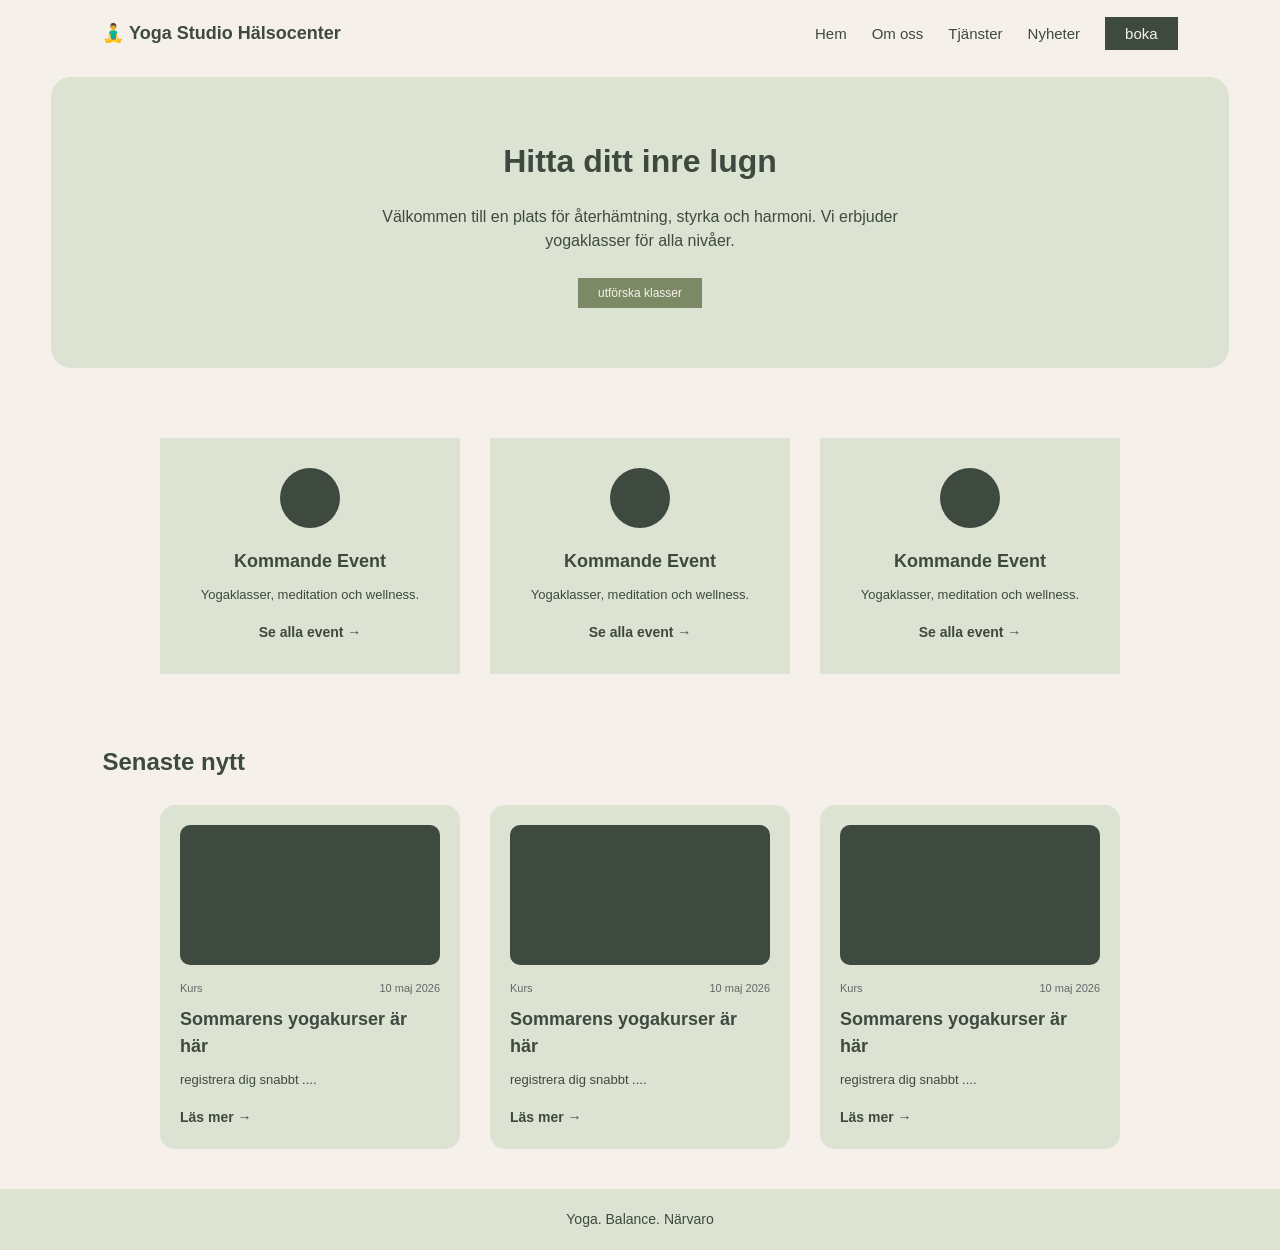
==== index.html @ 957a69c4 "Initial commit: Startsida HTML och CSS klar" ====
<!DOCTYPE html>
<html lang="sv">
<head>
    <meta charset="UTF-8">
    <meta name="viewport" content="width=device-width, initial-scale=1.0">
    <title>Yoga Studio Hälsocenter</title>
    <link rel="stylesheet" href="style.css">
</head>
<body>

    <header class="main-header">
        <div class="logo">🧘‍♂️ Yoga Studio Hälsocenter</div>
        <nav class="main-nav">
            <div class="menu-toggle">☰</div>
            <ul class="nav-links">
                <li><a href="#" class="active">Hem</a></li>
                <li><a href="#">Om oss</a></li>
                <li><a href="#">Tjänster</a></li>
                <li><a href="#">Nyheter</a></li>
                <li><a href="#" class="btn-boka">boka</a></li>
            </ul>
        </nav>
    </header>

    <section class="hero-section">
        <div class="hero-container">
            <h1>Hitta ditt inre lugn</h1>
            <p>Välkommen till en plats för återhämtning, styrka och harmoni. Vi erbjuder yogaklasser för alla nivåer.</p>
            <a href="#" class="btn-hero">utförska klasser</a>
        </div>
    </section>

    <section class="events-section">
        <div class="scroll-container">
            <div class="event-card">
                <div class="circle-icon"></div>
                <h3>Kommande Event</h3>
                <p>Yogaklasser, meditation och wellness.</p>
                <a href="#" class="arrow-link">Se alla event &rarr;</a>
            </div>
            <div class="event-card">
                <div class="circle-icon"></div>
                <h3>Kommande Event</h3>
                <p>Yogaklasser, meditation och wellness.</p>
                <a href="#" class="arrow-link">Se alla event &rarr;</a>
            </div>
            <div class="event-card">
                <div class="circle-icon"></div>
                <h3>Kommande Event</h3>
                <p>Yogaklasser, meditation och wellness.</p>
                <a href="#" class="arrow-link">Se alla event &rarr;</a>
            </div>
        </div>
    </section>

    <section class="news-section">
        <h2>Senaste nytt</h2>
        <div class="scroll-container">
            <div class="news-card">
                <div class="image-placeholder"></div>
                <div class="meta"><span>Kurs</span><span>10 maj 2026</span></div>
                <h3>Sommarens yogakurser är här</h3>
                <p>registrera dig snabbt ....</p>
                <a href="#" class="arrow-link">Läs mer &rarr;</a>
            </div>
            <div class="news-card">
                <div class="image-placeholder"></div>
                <div class="meta"><span>Kurs</span><span>10 maj 2026</span></div>
                <h3>Sommarens yogakurser är här</h3>
                <p>registrera dig snabbt ....</p>
                <a href="#" class="arrow-link">Läs mer &rarr;</a>
            </div>
            <div class="news-card">
                <div class="image-placeholder"></div>
                <div class="meta"><span>Kurs</span><span>10 maj 2026</span></div>
                <h3>Sommarens yogakurser är här</h3>
                <p>registrera dig snabbt ....</p>
                <a href="#" class="arrow-link">Läs mer &rarr;</a>
            </div>
        </div>
    </section>

    <footer class="main-footer">
        <p>Yoga. Balance. Närvaro</p>
    </footer>

</body>
</html>
---- style.css ----
/* ==========================================================================
   1. GRUNDSTYLING
   ========================================================================== */
* {
    margin: 0;
    padding: 0;
    box-sizing: border-box;
}

body {
    font-family: 'Arial', sans-serif;
    background-color: #F5F1EA; /* Din FärgBakgrund */
    color: #3E4A3F;            /* Din Mörka text */
    line-height: 1.5;
    
    /* HÄR ÄR TRICKET FÖR ATT TRYCKA NER FOOTERN: */
    display: flex;
    flex-direction: column;
    min-height: 100vh; /* Gör att sidan alltid är minst lika hög som skärmen */
}
/* ==========================================================================
   2. HEADER & NAVIGATION
   ========================================================================== */
.main-header {
    display: flex;
    justify-content: space-between;
    align-items: center;
    padding: 20px 8%;
    background-color: #F5F1EA;
}

.logo {
    font-size: 18px;
    font-weight: bold;
}

.nav-links {
    display: flex;
    list-style: none;
    align-items: center;
}

.nav-links li {
    margin-left: 25px;
}

.nav-links a {
    text-decoration: none;
    color: #3E4A3F;
    font-size: 15px;
}

.btn-boka {
    background-color: #3E4A3F; /* Din Mörka text som knapp */
    color: #F5F1EA !important;
    padding: 8px 20px;
    text-transform: lowercase;
}

.menu-toggle {
    display: none;
    font-size: 24px;
    cursor: pointer;
}

/* ==========================================================================
   3. HERO-SEKTION (Grå platta med runda hörn)
   ========================================================================== */
.hero-section {
    padding: 10px 4% 40px 4%;
}

.hero-container {
    background-color: #DCE3D3; /* Din Ljus gröna / gråa platta */
    border-radius: 20px;       /* Runda hörn från din skiss */
    padding: 60px 40px;
    text-align: center;
}

.hero-container h1 {
    font-size: 32px;
    margin-bottom: 20px;
}

.hero-container p {
    font-size: 16px;
    max-width: 600px;
    margin: 0 auto 25px auto;
}

.btn-hero {
    display: inline-block;
    background-color: #7B8A65; /* Din Accent grön */
    color: #F5F1EA;
    padding: 6px 20px;
    text-decoration: none;
    font-size: 12px;
    text-transform: lowercase;
}

/* ==========================================================================
   4. KORT & LAYOUT (Gemensam för Event och Nyheter)
   ========================================================================== */
.scroll-container {
    display: flex;
    justify-content: center;
    gap: 30px;
    max-width: 1200px;
    margin: 0 auto;
    padding: 0 4%;
}

/* Event-kort */
.events-section {
    padding: 30px 0;
}

.event-card {
    background-color: #DCE3D3; /* Ljusgrå/grön platta */
    padding: 30px 20px;
    flex: 1;
    max-width: 300px;
    text-align: center; /* Centrerar texten inuti kortet */
}

.circle-icon {
    width: 60px;
    height: 60px;
    background-color: #3E4A3F; /* Mörka runda cirkeln */
    border-radius: 50%;
    margin: 0 auto 20px auto; /* HÄR: Sätter cirkeln exakt i mitten */
}

.event-card h3, .news-card h3 {
    font-size: 18px;
    margin-bottom: 10px;
}

.event-card p, .news-card p {
    font-size: 13px;
    margin-bottom: 15px;
}

.arrow-link {
    color: #3E4A3F;
    text-decoration: none;
    font-size: 14px;
    font-weight: bold;
}

/* Nyhetskort */
.news-section {
    padding: 40px 0;
}

.news-section h2 {
    padding-left: 8%;
    margin-bottom: 25px;
    font-size: 24px;
}

.news-card {
    background-color: #DCE3D3;
    padding: 20px;
    border-radius: 15px; /* Rundade hörn på nyhetskorten */
    flex: 1;
    max-width: 300px;
}

.image-placeholder {
    background-color: #3E4A3F; /* Det mörka bildfältet */
    height: 140px;
    border-radius: 10px;
    margin-bottom: 15px;
}

.meta {
    display: flex;
    justify-content: space-between;
    font-size: 11px;
    color: #666;
    margin-bottom: 10px;

}

/* ==========================================================================
   5. FOOTER
   ========================================================================== */
.main-footer {
    background-color: #DCE3D3;
    text-align: center;
    padding: 20px;
    font-size: 14px;
    
    /* HÄR ÄR TRICKET: */
    margin-top: auto; /* Säger till flexbox att trycka ner footern maximalt */
}

/* ==========================================================================
   6. MOBIL-RESPONSIVITET (Exakt som din bild)
/* ==========================================================================
   6. MOBIL-RESPONSIVITET (Exakt som din bild)
   ========================================================================== */
@media (max-width: 768px) {
    .nav-links {
        display: none;
    }
    
    .menu-toggle {
        display: block;
    }

    /* Hero-texten görs smalare och mer kompakt på mobilen */
    .hero-section {
        padding: 40px 6%; /* Mer marginal på sidorna */
    }

    .hero-container {
        padding: 40px 20px;
    }

    .hero-container h1 {
        font-size: 28px;
        max-width: 90%;     /* Gör rubriken smalare */
        margin: 0 auto 15px auto;
    }

    .hero-container p {
        font-size: 14px;
        max-width: 85%;     /* Gör brödtexten smalare så den bryts snyggt */
        margin: 0 auto 20px auto;
    }

    /* Gör raderna skrollbara i sidled på mobilen */
    .scroll-container {
        justify-content: flex-start;
        overflow-x: auto;
        scroll-snap-type: x mandatory;
        padding: 10px 20px 30px 20px; /* Justerad padding */
        gap: 15px;
    }
    
    .scroll-container::-webkit-scrollbar {
        display: none; /* Gömmer skroll-listen */
    }

    .event-card, .news-card {
        min-width: 260px; /* Stabil bredd på mobilkorten */
        scroll-snap-align: center; /* Snäpper fast kortet i mitten vid skroll */
    }

    /* Smalare och mer balanserad text inuti korten på mobil */
    .event-card p, .news-card p {
        max-width: 90%;
        margin-left: auto;
        margin-right: auto;
    }

    .news-section h2 {
        padding-left: 20px;
        font-size: 22px;
    }
}
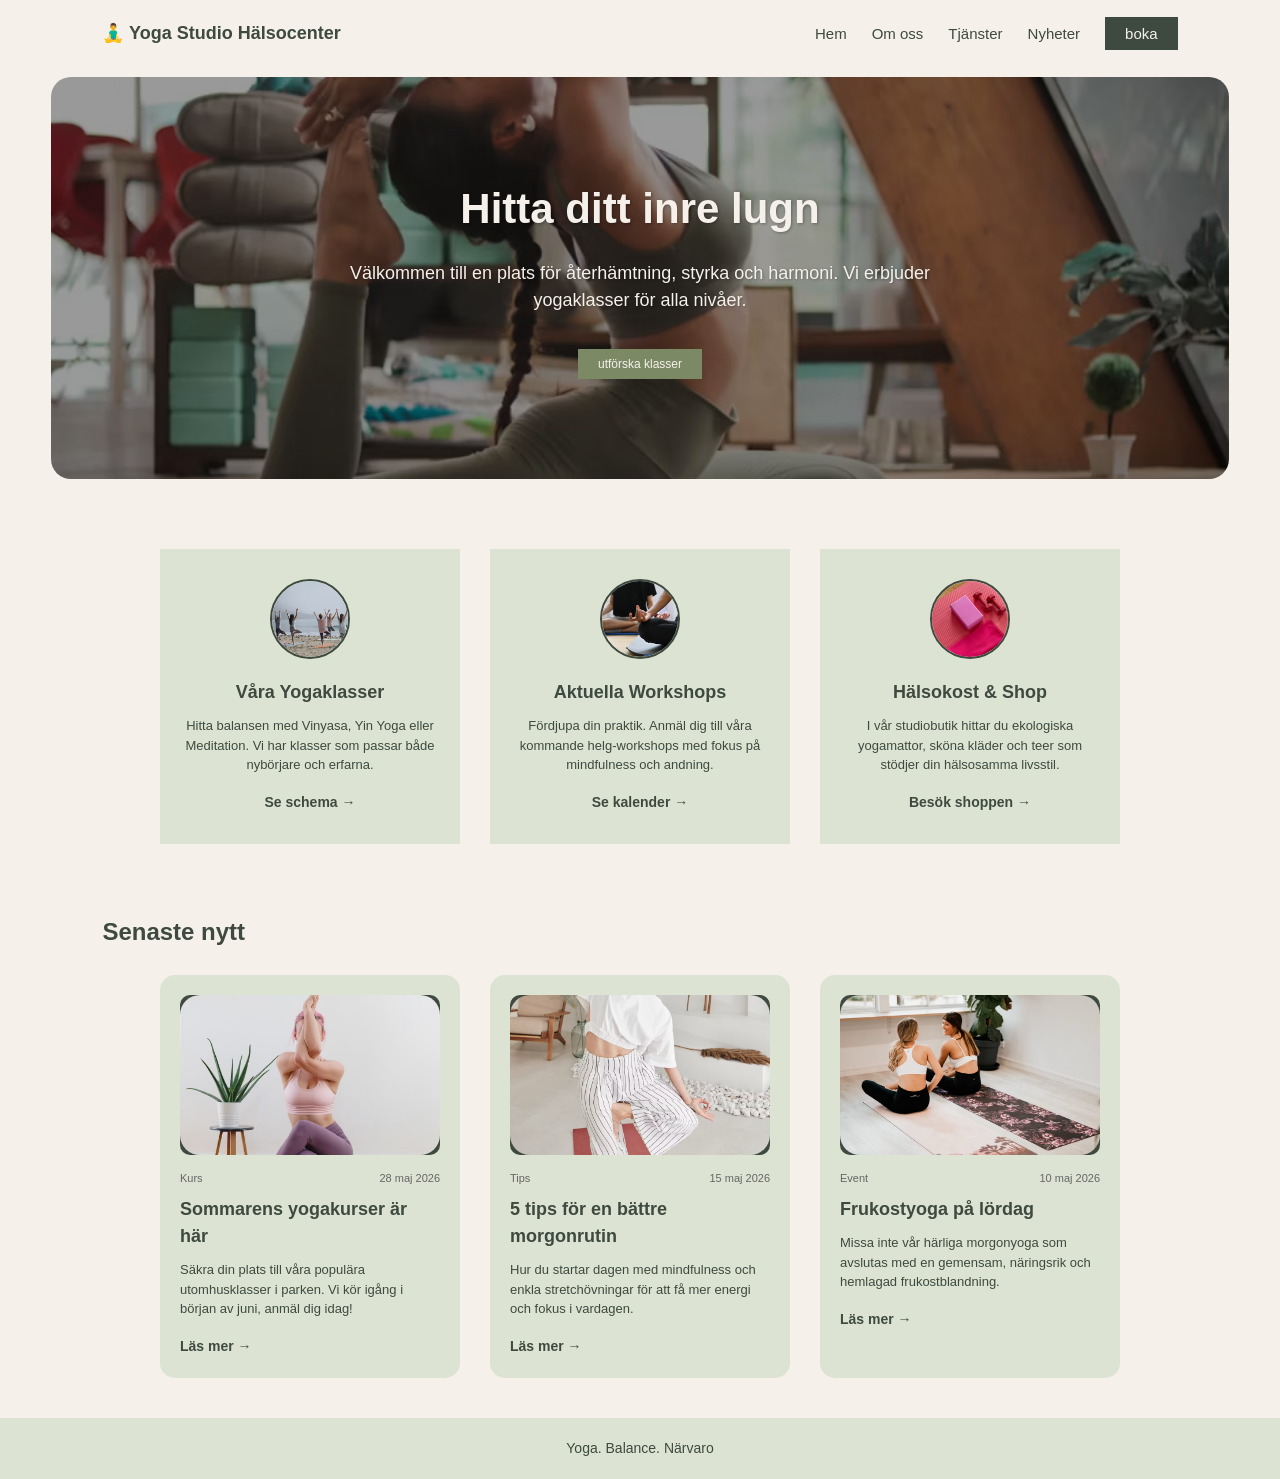
==== commit c8efa67f: "design för startsidan är helt klar  med bilder" ====
--- a/index.html
+++ b/index.html
@@ -30,56 +30,74 @@
         </div>
     </section>
 
-    <section class="events-section">
+ <section class="events-section">
         <div class="scroll-container">
+            
             <div class="event-card">
-                <div class="circle-icon"></div>
-                <h3>Kommande Event</h3>
-                <p>Yogaklasser, meditation och wellness.</p>
-                <a href="#" class="arrow-link">Se alla event &rarr;</a>
+                <div class="circle-icon">
+                    <img src="./bilder/yoga_klasser.avif" alt="Yogaklasser">
+                </div>
+                <h3>Våra Yogaklasser</h3>
+                <p>Hitta balansen med Vinyasa, Yin Yoga eller Meditation. Vi har klasser som passar både nybörjare och erfarna.</p>
+                <a href="#" class="arrow-link">Se schema &rarr;</a>
             </div>
+
             <div class="event-card">
-                <div class="circle-icon"></div>
-                <h3>Kommande Event</h3>
-                <p>Yogaklasser, meditation och wellness.</p>
-                <a href="#" class="arrow-link">Se alla event &rarr;</a>
+                <div class="circle-icon">
+                    <img src="./bilder/yoga_workshop.avif" alt="Workshops och events">
+                </div>
+                <h3>Aktuella Workshops</h3>
+                <p>Fördjupa din praktik. Anmäl dig till våra kommande helg-workshops med fokus på mindfulness och andning.</p>
+                <a href="#" class="arrow-link">Se kalender &rarr;</a>
             </div>
+
             <div class="event-card">
-                <div class="circle-icon"></div>
-                <h3>Kommande Event</h3>
-                <p>Yogaklasser, meditation och wellness.</p>
-                <a href="#" class="arrow-link">Se alla event &rarr;</a>
+                <div class="circle-icon">
+                    <img src="./bilder/yoda_butik.avif" alt="Studiobutik">
+                </div>
+                <h3>Hälsokost & Shop</h3>
+                <p>I vår studiobutik hittar du ekologiska yogamattor, sköna kläder och teer som stödjer din hälsosamma livsstil.</p>
+                <a href="#" class="arrow-link">Besök shoppen &rarr;</a>
             </div>
+
         </div>
     </section>
-
-    <section class="news-section">
+<section class="news-section">
         <h2>Senaste nytt</h2>
         <div class="scroll-container">
+            
             <div class="news-card">
-                <div class="image-placeholder"></div>
-                <div class="meta"><span>Kurs</span><span>10 maj 2026</span></div>
+                <div class="image-container">
+                    <img src="./bilder/sommarens_yoga_kurser.avif" alt="Yogakurs utomhus">
+                </div>
+                <div class="meta"><span>Kurs</span><span>28 maj 2026</span></div>
                 <h3>Sommarens yogakurser är här</h3>
-                <p>registrera dig snabbt ....</p>
+                <p>Säkra din plats till våra populära utomhusklasser i parken. Vi kör igång i början av juni, anmäl dig idag!</p>
                 <a href="#" class="arrow-link">Läs mer &rarr;</a>
             </div>
+
             <div class="news-card">
-                <div class="image-placeholder"></div>
-                <div class="meta"><span>Kurs</span><span>10 maj 2026</span></div>
-                <h3>Sommarens yogakurser är här</h3>
-                <p>registrera dig snabbt ....</p>
+                <div class="image-container">
+                    <img src="./bilder/morgon_rutin.avif" alt="Te och meditation">
+                </div>
+                <div class="meta"><span>Tips</span><span>15 maj 2026</span></div>
+                <h3>5 tips för en bättre morgonrutin</h3>
+                <p>Hur du startar dagen med mindfulness och enkla stretchövningar för att få mer energi och fokus i vardagen.</p>
                 <a href="#" class="arrow-link">Läs mer &rarr;</a>
             </div>
+
             <div class="news-card">
-                <div class="image-placeholder"></div>
-                <div class="meta"><span>Kurs</span><span>10 maj 2026</span></div>
-                <h3>Sommarens yogakurser är här</h3>
-                <p>registrera dig snabbt ....</p>
+                <div class="image-container">
+                    <img src="./bilder/frukost_yoga.avif" alt="Smoothie bowl">
+                </div>
+                <div class="meta"><span>Event</span><span>10 maj 2026</span></div>
+                <h3>Frukostyoga på lördag</h3>
+                <p>Missa inte vår härliga morgonyoga som avslutas med en gemensam, näringsrik och hemlagad frukostblandning.</p>
                 <a href="#" class="arrow-link">Läs mer &rarr;</a>
             </div>
+
         </div>
     </section>
-
     <footer class="main-footer">
         <p>Yoga. Balance. Närvaro</p>
     </footer>
--- a/style.css
+++ b/style.css
@@ -1,6 +1,4 @@
-/* ==========================================================================
-   1. GRUNDSTYLING
-   ========================================================================== */
+/*  GRUNDSTYLING desktop läge */
 * {
     margin: 0;
     padding: 0;
@@ -9,18 +7,14 @@
 
 body {
     font-family: 'Arial', sans-serif;
-    background-color: #F5F1EA; /* Din FärgBakgrund */
-    color: #3E4A3F;            /* Din Mörka text */
+    background-color: #F5F1EA; 
+    color: #3E4A3F;           
     line-height: 1.5;
-    
-    /* HÄR ÄR TRICKET FÖR ATT TRYCKA NER FOOTERN: */
     display: flex;
     flex-direction: column;
-    min-height: 100vh; /* Gör att sidan alltid är minst lika hög som skärmen */
-}
-/* ==========================================================================
-   2. HEADER & NAVIGATION
-   ========================================================================== */
+    min-height: 100vh; 
+}
+/*  2. HEADER & NAVIGATION */
 .main-header {
     display: flex;
     justify-content: space-between;
@@ -51,7 +45,7 @@
 }
 
 .btn-boka {
-    background-color: #3E4A3F; /* Din Mörka text som knapp */
+    background-color: #3E4A3F; 
     color: #F5F1EA !important;
     padding: 8px 20px;
     text-transform: lowercase;
@@ -63,34 +57,39 @@
     cursor: pointer;
 }
 
-/* ==========================================================================
-   3. HERO-SEKTION (Grå platta med runda hörn)
-   ========================================================================== */
+/*  3. HERO-SEKTION  */
 .hero-section {
     padding: 10px 4% 40px 4%;
 }
 
 .hero-container {
-    background-color: #DCE3D3; /* Din Ljus gröna / gråa platta */
-    border-radius: 20px;       /* Runda hörn från din skiss */
-    padding: 60px 40px;
+    background-image: linear-gradient(rgba(0, 0, 0, 0.4), rgba(0, 0, 0, 0.4)), url('./bilder/hero-bg.avif');
+    background-position: center;
+    background-size: cover;
+    background-repeat: no-repeat;
+    border-radius: 20px;       
+    padding: 100px 40px;    
     text-align: center;
 }
 
 .hero-container h1 {
-    font-size: 32px;
+    font-size: 42px;
     margin-bottom: 20px;
+    color: #F5F1EA; 
+    text-shadow: 1px 1px 3px rgba(0, 0, 0, 0.3); /* Ger texten lite extra skärpa */
 }
 
 .hero-container p {
-    font-size: 16px;
+    font-size: 18px;
     max-width: 600px;
-    margin: 0 auto 25px auto;
+    margin: 0 auto 35px auto;
+    color: #F5F1EA; 
+    text-shadow: 1px 1px 3px rgba(0, 0, 0, 0.3);
 }
 
 .btn-hero {
     display: inline-block;
-    background-color: #7B8A65; /* Din Accent grön */
+    background-color: #7B8A65; 
     color: #F5F1EA;
     padding: 6px 20px;
     text-decoration: none;
@@ -98,9 +97,7 @@
     text-transform: lowercase;
 }
 
-/* ==========================================================================
-   4. KORT & LAYOUT (Gemensam för Event och Nyheter)
-   ========================================================================== */
+/* 4. KORT & LAYOUT (Gemensam för Event och Nyheter) */
 .scroll-container {
     display: flex;
     justify-content: center;
@@ -116,7 +113,7 @@
 }
 
 .event-card {
-    background-color: #DCE3D3; /* Ljusgrå/grön platta */
+    background-color: #DCE3D3; 
     padding: 30px 20px;
     flex: 1;
     max-width: 300px;
@@ -124,11 +121,19 @@
 }
 
 .circle-icon {
-    width: 60px;
-    height: 60px;
-    background-color: #3E4A3F; /* Mörka runda cirkeln */
+    width: 80px;  
+    height: 80px;
+    margin: 0 auto 20px auto;
     border-radius: 50%;
-    margin: 0 auto 20px auto; /* HÄR: Sätter cirkeln exakt i mitten */
+    overflow: hidden; 
+    border: 2px solid #3E4A3F; 
+}
+
+.circle-icon img {
+    width: 100%;
+    height: 100%;
+    object-fit: cover; /* Ser till att bilden fyller ut cirkeln perfekt utan att tryckas ihop */
+    display: block;
 }
 
 .event-card h3, .news-card h3 {
@@ -167,13 +172,22 @@
     max-width: 300px;
 }
 
-.image-placeholder {
-    background-color: #3E4A3F; /* Det mörka bildfältet */
-    height: 140px;
-    border-radius: 10px;
+
+.image-container {
+    background-color: #3E4A3F; 
+    height: 160px;
+    border-radius: 10px;       
     margin-bottom: 15px;
-}
-
+    overflow: hidden;        
+}
+
+.image-container img {
+    width: 100%;
+    height: 100%;
+    border-radius: 20px;
+    object-fit: cover;         /* Beskär bilden perfekt i rektangeln utan att töja ut den */
+    display: block;
+}
 .meta {
     display: flex;
     justify-content: space-between;
@@ -183,24 +197,16 @@
 
 }
 
-/* ==========================================================================
-   5. FOOTER
-   ========================================================================== */
+/* 5. FOOTER*/
 .main-footer {
     background-color: #DCE3D3;
     text-align: center;
     padding: 20px;
     font-size: 14px;
-    
-    /* HÄR ÄR TRICKET: */
-    margin-top: auto; /* Säger till flexbox att trycka ner footern maximalt */
-}
-
-/* ==========================================================================
-   6. MOBIL-RESPONSIVITET (Exakt som din bild)
-/* ==========================================================================
-   6. MOBIL-RESPONSIVITET (Exakt som din bild)
-   ========================================================================== */
+    margin-top: auto; 
+}
+
+/*  6. MOBIL-RESPONSIVITET  */
 @media (max-width: 768px) {
     .nav-links {
         display: none;
@@ -227,7 +233,7 @@
 
     .hero-container p {
         font-size: 14px;
-        max-width: 85%;     /* Gör brödtexten smalare så den bryts snyggt */
+        max-width: 85%;     /* Gör brödtexten smalare  */
         margin: 0 auto 20px auto;
     }
 
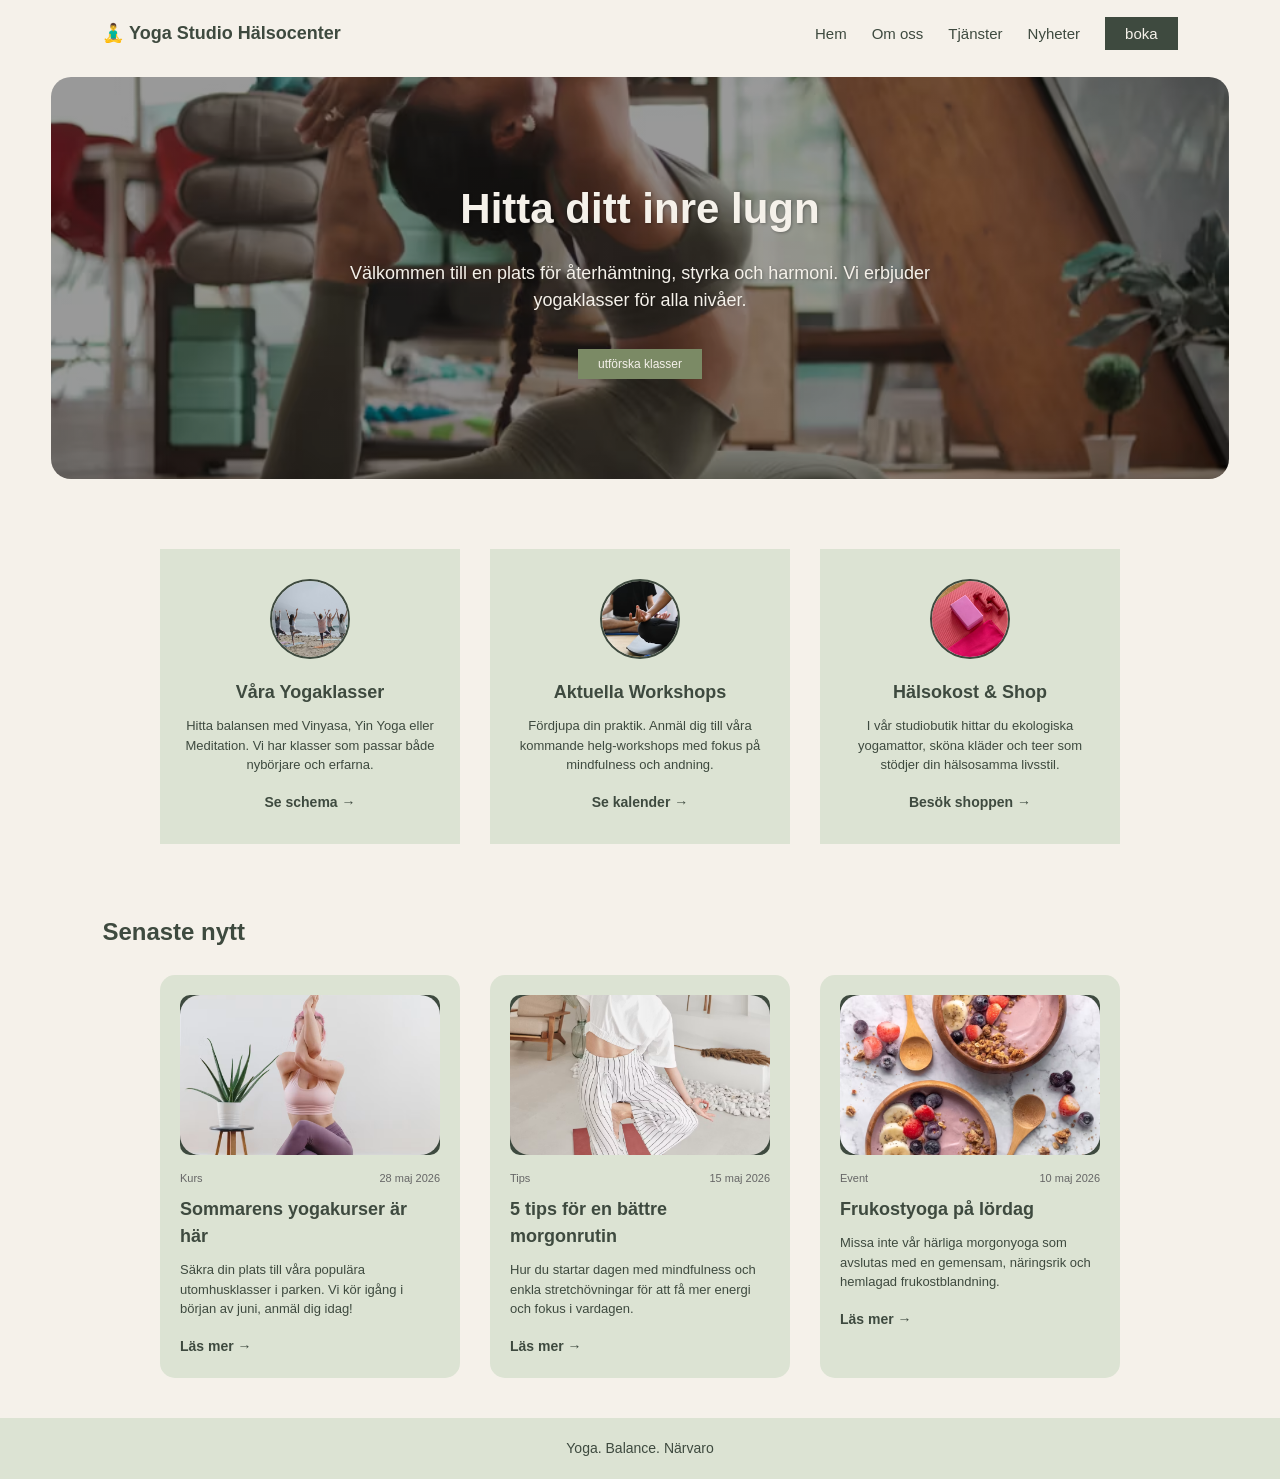
==== commit 0645db41: "design för nyheter sidan och singel nyhet sidan med html, css och bilder" ====
--- a/index.html
+++ b/index.html
@@ -13,10 +13,10 @@
         <nav class="main-nav">
             <div class="menu-toggle">☰</div>
             <ul class="nav-links">
-                <li><a href="#" class="active">Hem</a></li>
-                <li><a href="#">Om oss</a></li>
-                <li><a href="#">Tjänster</a></li>
-                <li><a href="#">Nyheter</a></li>
+                <li><a href="./index.html" class="active">Hem</a></li>
+                <li><a href="./om-oss.html">Om oss</a></li>
+                <li><a href="./tjanster.html">Tjänster</a></li>
+                <li><a href="./nyheter.html">Nyheter</a></li>
                 <li><a href="#" class="btn-boka">boka</a></li>
             </ul>
         </nav>
@@ -26,7 +26,7 @@
         <div class="hero-container">
             <h1>Hitta ditt inre lugn</h1>
             <p>Välkommen till en plats för återhämtning, styrka och harmoni. Vi erbjuder yogaklasser för alla nivåer.</p>
-            <a href="#" class="btn-hero">utförska klasser</a>
+            <a href="./tjanster.html" class="btn-hero">utförska klasser</a>
         </div>
     </section>
 
@@ -39,7 +39,7 @@
                 </div>
                 <h3>Våra Yogaklasser</h3>
                 <p>Hitta balansen med Vinyasa, Yin Yoga eller Meditation. Vi har klasser som passar både nybörjare och erfarna.</p>
-                <a href="#" class="arrow-link">Se schema &rarr;</a>
+                <a href="./tjanster.html" class="arrow-link">Se schema &rarr;</a>
             </div>
 
             <div class="event-card">
@@ -73,12 +73,12 @@
                 <div class="meta"><span>Kurs</span><span>28 maj 2026</span></div>
                 <h3>Sommarens yogakurser är här</h3>
                 <p>Säkra din plats till våra populära utomhusklasser i parken. Vi kör igång i början av juni, anmäl dig idag!</p>
-                <a href="#" class="arrow-link">Läs mer &rarr;</a>
+                <a href="singel.html" class="arrow-link">Läs mer &rarr;</a>
             </div>
 
             <div class="news-card">
                 <div class="image-container">
-                    <img src="./bilder/morgon_rutin.avif" alt="Te och meditation">
+                    <img src="./bilder/morgon_rutin.avif" alt="morgon_rutin">
                 </div>
                 <div class="meta"><span>Tips</span><span>15 maj 2026</span></div>
                 <h3>5 tips för en bättre morgonrutin</h3>
@@ -88,7 +88,7 @@
 
             <div class="news-card">
                 <div class="image-container">
-                    <img src="./bilder/frukost_yoga.avif" alt="Smoothie bowl">
+                    <img src="./bilder/Smoothie bowl.avif" alt="Smoothie bowl">
                 </div>
                 <div class="meta"><span>Event</span><span>10 maj 2026</span></div>
                 <h3>Frukostyoga på lördag</h3>
--- a/style.css
+++ b/style.css
@@ -206,6 +206,347 @@
     margin-top: auto; 
 }
 
+
+
+/*  UNDERSIDOR: TJÄNSTER */
+.services-page-hero {
+    padding: 10px 4% 40px 4%;
+}
+
+.services-hero-content {
+    background-image: linear-gradient(rgba(0, 0, 0, 0.45), rgba(0, 0, 0, 0.45)), url('bilder/tjanster-bg.avif');
+    background-position: center;
+    background-size: cover;
+    background-repeat: no-repeat;
+    border-radius: 20px;
+    padding: 80px 40px;
+    text-align: center;
+}
+
+.services-hero-content h1 {
+    color: #F5F1EA;
+    font-size: 40px;
+    text-shadow: 1px 1px 3px rgba(0, 0, 0, 0.3);
+    margin-bottom: 15px;
+}
+
+.services-hero-content p {
+    color: #F5F1EA;
+    font-size: 16px;
+    text-shadow: 1px 1px 3px rgba(0, 0, 0, 0.3);
+    max-width: 600px;
+    margin: 0 auto;
+}
+
+.services-container {
+    max-width: 1000px;
+    margin: 0 auto;
+    padding: 0 4%;
+}
+
+.service-row {
+    display: flex;
+    align-items: center;
+    gap: 50px;
+    margin-bottom: 60px;
+}
+
+/* Det här tricket gör att varannat kort spegelvänds på datorn! */
+.service-row.reverse {
+    flex-direction: row-reverse;
+}
+
+.service-image {
+    flex: 1;
+    height: 300px;
+    border-radius: 15px;
+    overflow: hidden;
+}
+
+.service-image img {
+    width: 100%;
+    height: 100%;
+    object-fit: cover;
+}
+
+.service-text {
+    flex: 1;
+}
+
+.service-text h2 {
+    font-size: 26px;
+    margin-bottom: 10px;
+}
+
+.price {
+    font-weight: bold;
+    color: #7B8A65;
+    margin-bottom: 15px;
+}
+
+
+
+
+/*  UNDERSIDOR: OM OSS  */
+.about-page-hero {
+    padding: 10px 4% 40px 4%;
+}
+
+.about-hero-content {
+    background-image: linear-gradient(rgba(0, 0, 0, 0.45), rgba(0, 0, 0, 0.45)), url('./bilder/about_oss_hero_image.avif');
+    background-position: center;
+    background-size: cover;
+    background-repeat: no-repeat;
+    border-radius: 20px; 
+    padding: 80px 40px;
+    text-align: center;
+}
+
+.about-hero-content h1 {
+    color: #F5F1EA;
+    font-size: 40px;
+    text-shadow: 1px 1px 3px rgba(0, 0, 0, 0.3);
+    margin-bottom: 15px;
+}
+
+.about-hero-content p {
+    color: #F5F1EA;
+    font-size: 16px;
+    text-shadow: 1px 1px 3px rgba(0, 0, 0, 0.3);
+    max-width: 600px;
+    margin: 0 auto;
+}
+
+/* Presentations-texten */
+.about-presentation {
+    text-align: center;
+    max-width: 800px;
+    margin: 40px auto 60px auto;
+    padding: 0 4%;
+}
+
+.about-presentation h2 {
+    font-size: 28px;
+    margin-bottom: 20px;
+}
+
+.about-presentation p {
+    font-size: 16px;
+    color: #4A554B;
+    line-height: 1.6;
+}
+
+/* Grid för lärarna/nyckelpersonerna */
+.team-section {
+    padding: 0 4% 60px 4%;
+    max-width: 1000px;
+    margin: 0 auto;
+}
+
+.team-section h2 {
+    text-align: center;
+    margin-bottom: 40px;
+}
+
+.team-grid {
+    display: flex;
+    justify-content: center;
+    gap: 40px;
+}
+
+.team-card {
+    background-color: #DCE3D3; /* Mjuk, ljusgrön ton från färgpaletten */
+    border-radius: 15px;
+    padding: 30px 20px;
+    text-align: center;
+    flex: 1;
+    max-width: 400px;
+}
+
+.team-image {
+    width: 120px;
+    height: 120px;
+    margin: 0 auto 20px auto;
+    border-radius: 50%;
+    overflow: hidden;
+    border: 3px solid #3E4A3F;
+}
+
+.team-image img {
+    width: 100%;
+    height: 100%;
+    object-fit: cover;
+}
+
+.team-card h3 {
+    font-size: 20px;
+    margin-bottom: 5px;
+}
+
+.role {
+    font-weight: bold;
+    color: #7B8A65;
+    font-size: 14px;
+    margin-bottom: 15px;
+}
+
+
+
+
+/* 9. UNDERSIDOR: NYHETER & BLOGG */
+.news-page-hero {
+    padding: 10px 4% 40px 4%;
+}
+
+.news-hero-content {
+    background-image: linear-gradient(rgba(0, 0, 0, 0.45), rgba(0, 0, 0, 0.45)), url('./bilder/nyheter_hero_image.webp');
+    background-position: center;
+    background-size: cover;
+    background-repeat: no-repeat;
+    border-radius: 20px;
+    padding: 80px 40px;
+    text-align: center;
+}
+
+.news-hero-content h1 {
+    color: #F5F1EA;
+    font-size: 40px;
+    text-shadow: 1px 1px 3px rgba(0, 0, 0, 0.3);
+    margin-bottom: 15px;
+}
+
+.news-hero-content p {
+    color: #F5F1EA;
+    font-size: 16px;
+    text-shadow: 1px 1px 3px rgba(0, 0, 0, 0.3);
+    max-width: 600px;
+    margin: 0 auto;
+}
+
+/* Styla nyhetsflödet  */
+.news-feed-section {
+    padding: 20px 4% 60px 4%;
+    max-width: 1100px;
+    margin: 0 auto;
+}
+
+.news-feed-grid {
+    display: grid;
+    grid-template-columns: repeat(2, 1fr); /* 2 kolumner på dator */
+    gap: 40px;
+}
+
+.feed-card {
+    background: none;
+    display: flex;
+    flex-direction: column;
+}
+
+.feed-image {
+    height: 220px;
+    border-radius: 12px;
+    overflow: hidden;
+    margin-bottom: 15px;
+}
+
+.feed-image img {
+    width: 100%;
+    height: 100%;
+    object-fit: cover;
+}
+
+.feed-card h3 {
+    font-size: 22px;
+    margin: 10px 0;
+    color: #3E4A3F;
+}
+
+.feed-card p {
+    font-size: 15px;
+    color: #4A554B;
+    line-height: 1.6;
+    margin-bottom: 15px;
+    flex-grow: 1; /* Ser till att texten fyller ut så länkarna linjerar snyggt */
+}
+
+
+/* ==========================================================================
+   10. ARTIKELSIDA (single.html)
+   ========================================================================== */
+.single-article-container {
+    max-width: 800px; /* Gör sidan smalare för bättre läsbarhet */
+    margin: 40px auto 80px auto;
+    padding: 0 4%;
+}
+
+.back-link {
+    display: inline-block;
+    color: #7B8A65;
+    text-decoration: none;
+    font-weight: bold;
+    margin-bottom: 30px;
+    transition: color 0.2s;
+}
+
+.back-link:hover {
+    color: #3E4A3F;
+}
+
+.full-article h1 {
+    font-size: 38px;
+    color: #3E4A3F;
+    margin: 15px 0 25px 0;
+    line-height: 1.2;
+}
+
+.article-hero-image {
+    width: 100%;
+    height: 400px;
+    border-radius: 20px;
+    overflow: hidden;
+    margin-bottom: 35px;
+}
+
+.article-hero-image img {
+    width: 100%;
+    height: 100%;
+    object-fit: cover;
+}
+
+.article-content {
+    font-size: 17px;
+    color: #4A554B;
+    line-height: 1.8; /* Ger skönt utrymme mellan raderna */
+}
+
+.lead-paragraph {
+    font-size: 20px;
+    font-weight: 500;
+    color: #3E4A3F;
+    margin-bottom: 25px;
+    line-height: 1.6;
+}
+
+.article-content p {
+    margin-bottom: 20px;
+}
+
+.article-content h2 {
+    font-size: 26px;
+    color: #3E4A3F;
+    margin: 40px 0 20px 0;
+}
+
+/* Snygg styling för citat blocket */
+.article-content blockquote {
+    border-left: 4px solid #7B8A65;
+    padding-left: 20px;
+    margin: 30px 0;
+    font-style: italic;
+    font-size: 20px;
+    color: #3E4A3F;
+}
+
 /*  6. MOBIL-RESPONSIVITET  */
 @media (max-width: 768px) {
     .nav-links {
@@ -266,4 +607,44 @@
         padding-left: 20px;
         font-size: 22px;
     }
+
+
+
+    /* Mobilanpassning för Tjänster-sidan */
+    .service-row, .service-row.reverse {
+        flex-direction: column; /* Stapla bild och text vertikalt */
+        gap: 20px;
+        margin-bottom: 40px;
+    }
+
+    .service-image {
+        width: 100%;
+        height: 200px; /* Lite lägre höjd på mobil */
+    }
+
+
+
+    /* Mobilanpassning för Om oss-sidan */
+    .team-grid {
+        flex-direction: column;
+        align-items: center;
+        gap: 20px;
+    }
+    
+    .team-card {
+        width: 100%;
+    }
+
+
+    /* Mobilanpassning för Nyhetssidan */
+    .news-feed-grid {
+        grid-template-columns: 1fr; /* 1 kolumn på mobil */
+        gap: 30px;
+    }
+
+    .feed-image {
+        height: 180px;
+    }
+
+    
 }
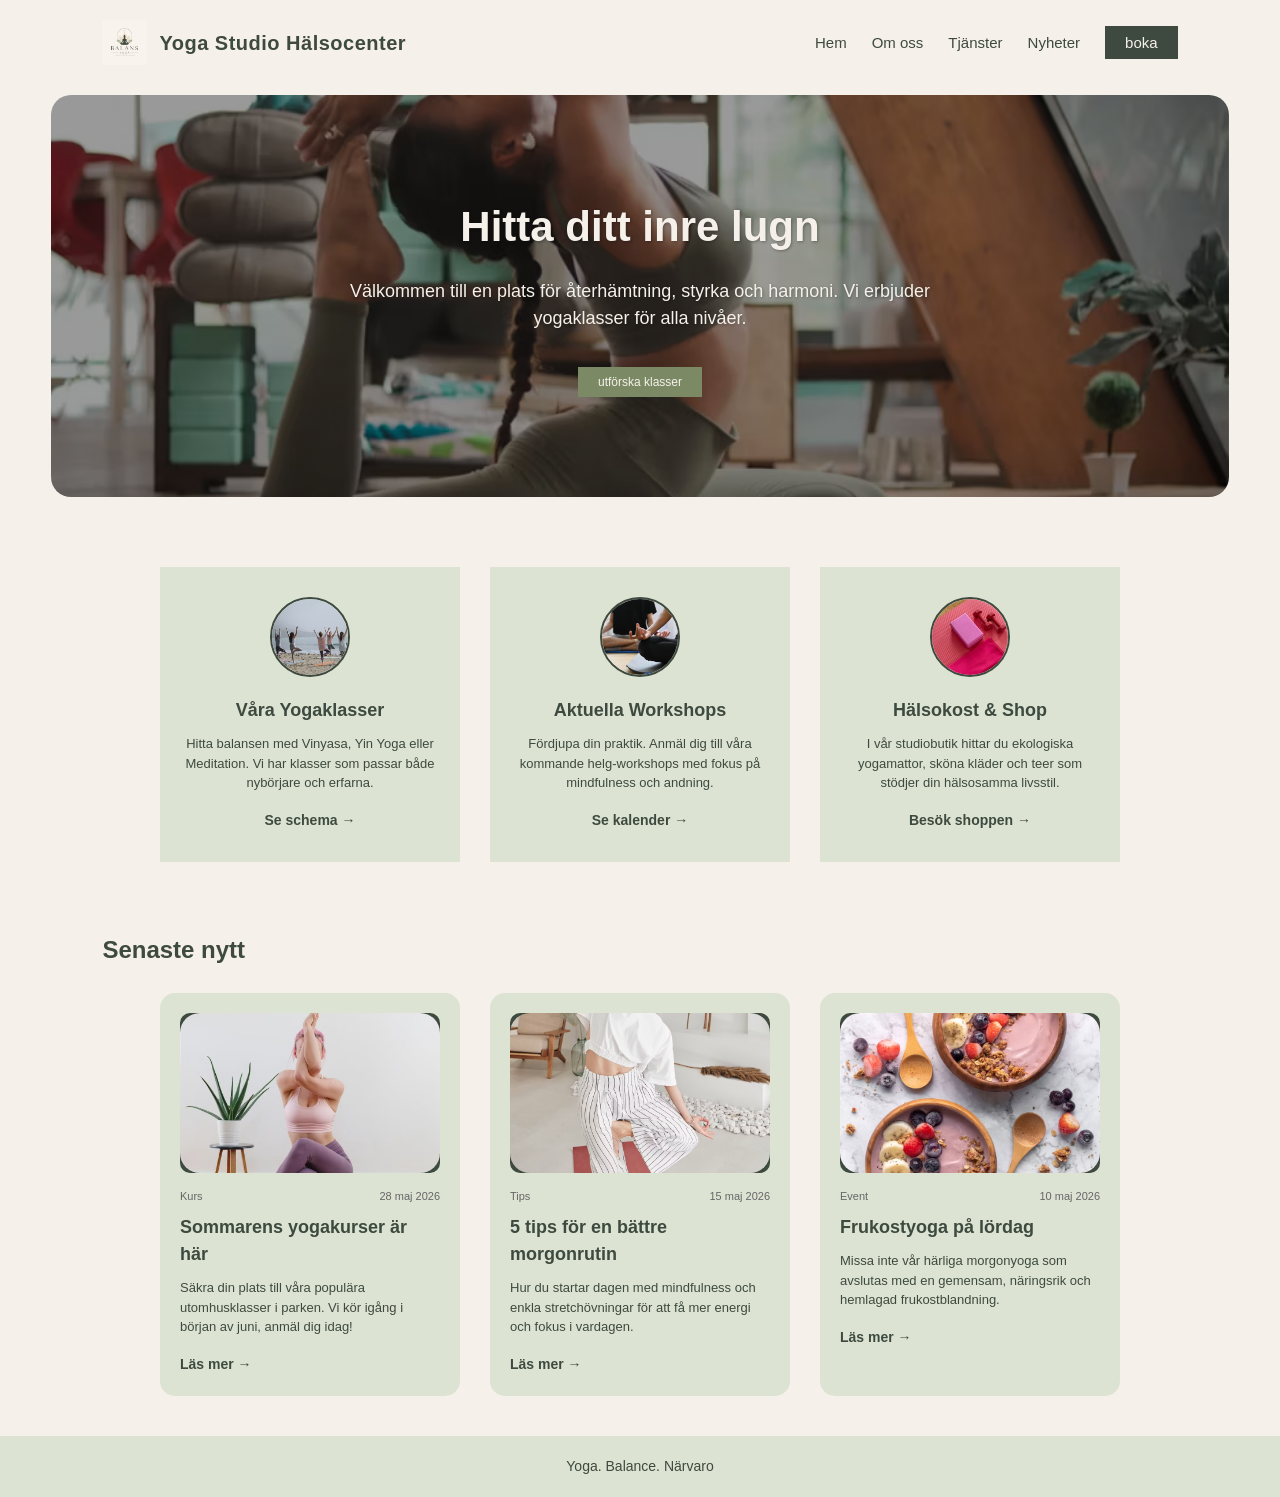
==== commit 005a2e2b: "lagt till favicon och logotypen" ====
--- a/index.html
+++ b/index.html
@@ -4,12 +4,20 @@
     <meta charset="UTF-8">
     <meta name="viewport" content="width=device-width, initial-scale=1.0">
     <title>Yoga Studio Hälsocenter</title>
+    
+    <link rel="icon" href="./bilder/favicon.jpg" type="image/jpeg">
+    
     <link rel="stylesheet" href="style.css">
 </head>
 <body>
-
-    <header class="main-header">
-        <div class="logo">🧘‍♂️ Yoga Studio Hälsocenter</div>
+<header class="main-header">
+        <div class="logo">
+            <a href="./index.html">
+                <img src="./bilder/logotyp.png" alt="Yoga Studio Hälsocenter" class="logo-img">
+                <span class="logo-text">Yoga Studio Hälsocenter</span>
+            </a>
+        </div>
+        
         <nav class="main-nav">
             <div class="menu-toggle">☰</div>
             <ul class="nav-links">
@@ -17,11 +25,11 @@
                 <li><a href="./om-oss.html">Om oss</a></li>
                 <li><a href="./tjanster.html">Tjänster</a></li>
                 <li><a href="./nyheter.html">Nyheter</a></li>
-                <li><a href="#" class="btn-boka">boka</a></li>
+                <li><a href="./boka.html" class="btn-boka">boka</a></li>
             </ul>
         </nav>
     </header>
-
+    
     <section class="hero-section">
         <div class="hero-container">
             <h1>Hitta ditt inre lugn</h1>
--- a/style.css
+++ b/style.css
@@ -24,8 +24,30 @@
 }
 
 .logo {
-    font-size: 18px;
+    display: flex;
+    align-items: center;
+}
+
+/* Gör så att länken håller ihop både bild och text på en rad */
+.logo a {
+    display: flex;
+    align-items: center;
+    text-decoration: none; /* Tar bort understrykning på texten */
+    gap: 12px;             /* Skapar ett perfekt avstånd mellan bilden och texten */
+}
+
+.logo-img {
+    height: 45px;      
+    width: auto;
+    display: block;
+}
+
+/* Stylingen för företagets namn bredvid symbolen */
+.logo-text {
+    font-size: 20px;
     font-weight: bold;
+    color: #3E4A3F;       
+    letter-spacing: 0.5px; 
 }
 
 .nav-links {
@@ -470,11 +492,9 @@
 }
 
 
-/* ==========================================================================
-   10. ARTIKELSIDA (single.html)
-   ========================================================================== */
+/*ARTIKELSIDA */
 .single-article-container {
-    max-width: 800px; /* Gör sidan smalare för bättre läsbarhet */
+    max-width: 800px;
     margin: 40px auto 80px auto;
     padding: 0 4%;
 }
@@ -547,6 +567,150 @@
     color: #3E4A3F;
 }
 
+
+
+
+/* BOKA-SIDA */
+.booking-page-hero {
+    padding: 10px 4% 40px 4%;
+}
+
+.booking-hero-content {
+    background-image: linear-gradient(rgba(0, 0, 0, 0.45), rgba(0, 0, 0, 0.45)), url('./bilder/boka_hero.avif');
+    background-position: center;
+    background-size: cover;
+    background-repeat: no-repeat;
+    border-radius: 20px;
+    padding: 80px 40px;
+    text-align: center;
+}
+
+.booking-hero-content h1 {
+    color: #F5F1EA;
+    font-size: 40px;
+    text-shadow: 1px 1px 3px rgba(0, 0, 0, 0.3);
+    margin-bottom: 15px;
+}
+
+.booking-hero-content p {
+    color: #F5F1EA;
+    font-size: 16px;
+    text-shadow: 1px 1px 3px rgba(0, 0, 0, 0.3);
+    max-width: 600px;
+    margin: 0 auto;
+}
+
+/* Layouten för bokningsdelen */
+.booking-section {
+    padding: 20px 4% 60px 4%;
+    max-width: 1100px;
+    margin: 0 auto;
+}
+
+.booking-container {
+    display: flex;
+    gap: 60px;
+    align-items: flex-start;
+}
+
+.booking-form-wrapper {
+    flex: 1.5; /* Ger formuläret lite mer utrymme på bredden */
+    background-color: #F5F1EA;
+    padding: 40px;
+    border-radius: 15px;
+}
+
+.booking-form-wrapper h2 {
+    margin-bottom: 25px;
+    color: #3E4A3F;
+}
+
+.form-group {
+    margin-bottom: 20px;
+}
+
+.form-group label {
+    display: block;
+    margin-bottom: 8px;
+    font-weight: 500;
+    color: #3E4A3F;
+}
+
+.form-group input,
+.form-group select,
+.form-group textarea {
+    width: 100%;
+    padding: 12px;
+    border: 1px solid #C5BBAE;
+    border-radius: 8px;
+    background-color: #FFF;
+    font-family: inherit;
+    font-size: 15px;
+    color: #3E4A3F;
+}
+
+.form-group input:focus,
+.form-group select:focus,
+.form-group textarea:focus {
+    outline: none;
+    border-color: #7B8A65;
+}
+
+.btn-submit {
+    background-color: #3E4A3F;
+    color: #F5F1EA;
+    border: none;
+    padding: 14px 28px;
+    font-size: 16px;
+    font-weight: bold;
+    border-radius: 25px;
+    cursor: pointer;
+    transition: background-color 0.2s;
+    width: 100%;
+}
+
+.btn-submit:hover {
+    background-color: #526153;
+}
+
+/* Högerkolumn med info */
+.booking-info {
+    flex: 1;
+    background-color: #DCE3D3;
+    padding: 30px;
+    border-radius: 15px;
+}
+
+.booking-info h3 {
+    margin-bottom: 15px;
+    color: #3E4A3F;
+}
+
+.info-list {
+    list-style-type: none;
+    padding: 0;
+}
+
+.info-list li {
+    margin-bottom: 15px;
+    line-height: 1.6;
+    font-size: 15px;
+}
+
+.contact-box {
+    margin-top: 30px;
+    padding-top: 20px;
+    border-top: 1px solid #BCC6B3;
+}
+
+.contact-box h4 {
+    margin-bottom: 8px;
+    color: #3E4A3F;
+}
+
+
+
+
 /*  6. MOBIL-RESPONSIVITET  */
 @media (max-width: 768px) {
     .nav-links {
@@ -555,6 +719,16 @@
     
     .menu-toggle {
         display: block;
+    }
+
+    /* Gömmer texten på mobilen om skärmen är för smal */
+    .logo-text {
+        display: none; 
+    }
+    
+    /* Gör symbolen lite mindre på mobilen så den sitter perfekt */
+    .logo-img {
+        height: 38px;
     }
 
     /* Hero-texten görs smalare och mer kompakt på mobilen */
@@ -646,5 +820,15 @@
         height: 180px;
     }
 
+
+    /* Mobilanpassning för Boka-sidan */
+    .booking-container {
+        flex-direction: column;
+        gap: 30px;
+    }
+
+    .booking-form-wrapper {
+        padding: 25px;
+    }
     
 }
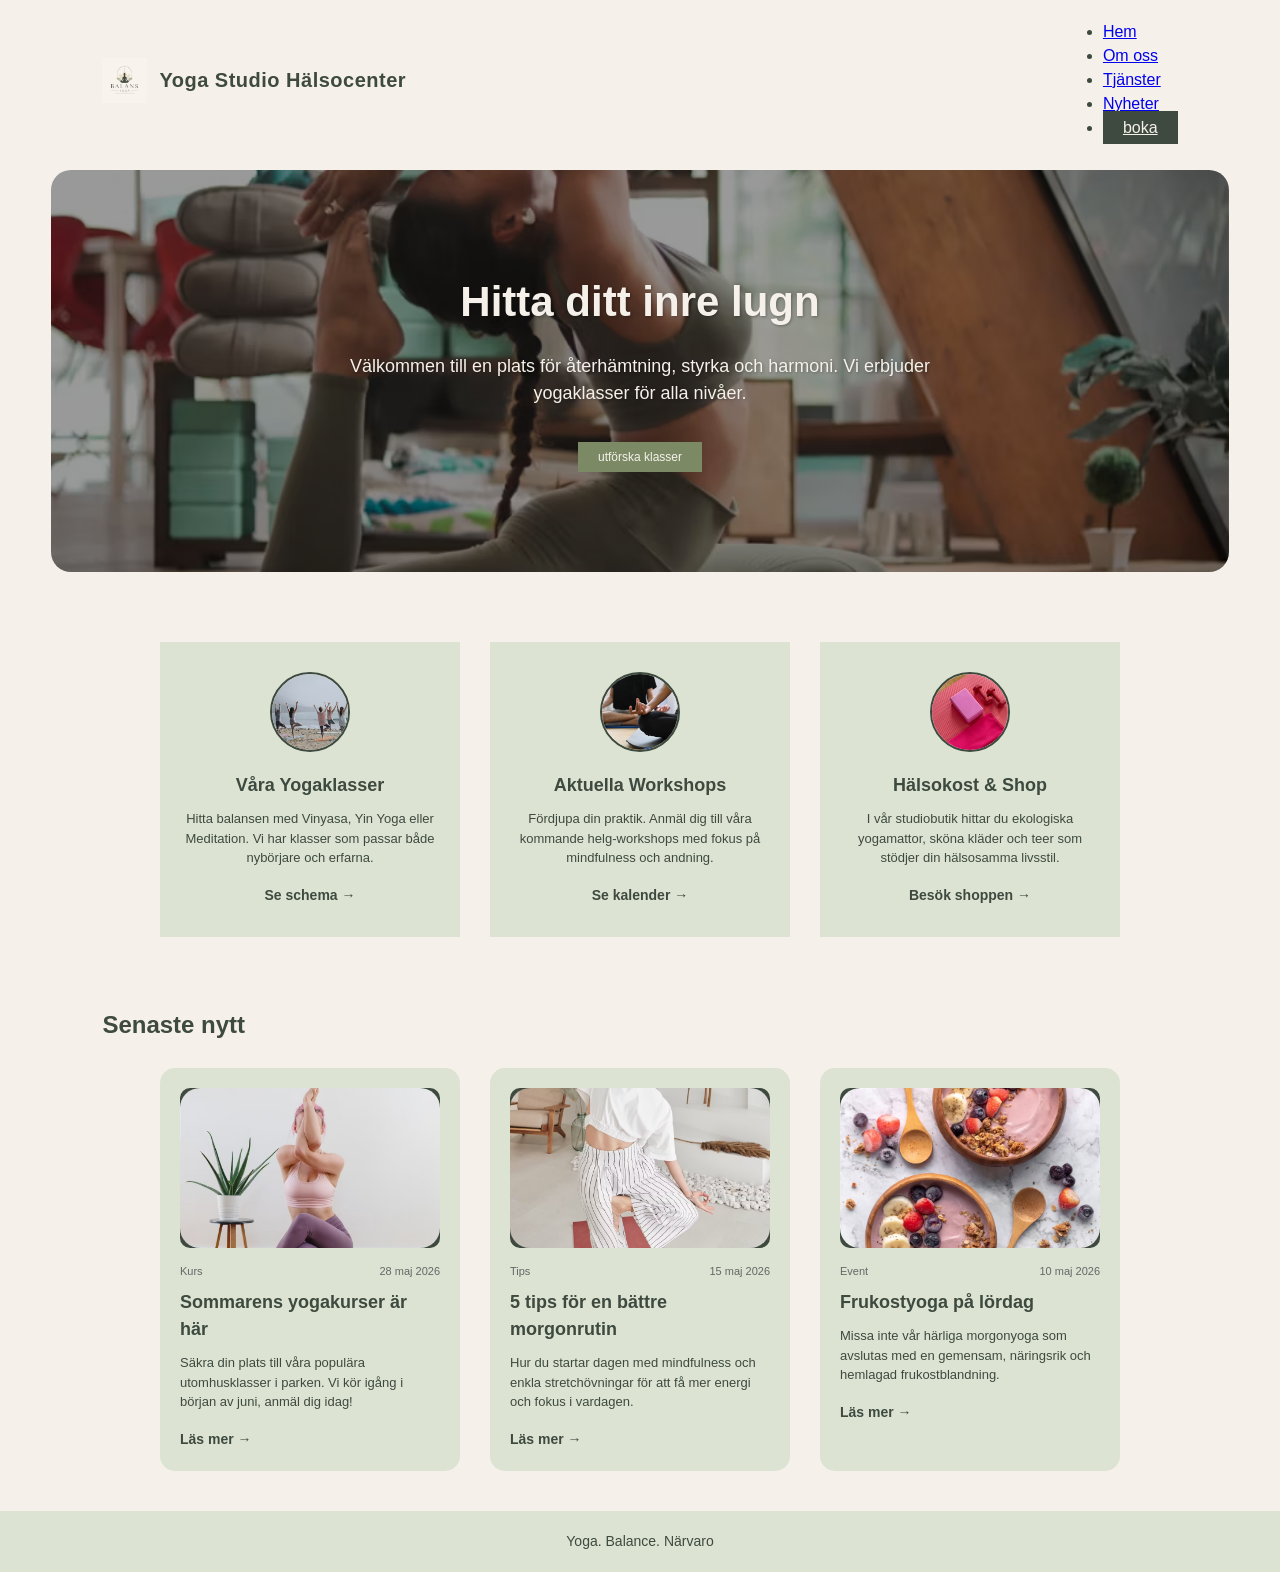
==== commit b877902a: "lagt till readme och js för hamburgar meny" ====
--- a/index.html
+++ b/index.html
@@ -109,6 +109,6 @@
     <footer class="main-footer">
         <p>Yoga. Balance. Närvaro</p>
     </footer>
-
+<script src="script.js"></script>
 </body>
 </html>
--- a/style.css
+++ b/style.css
@@ -48,22 +48,6 @@
     font-weight: bold;
     color: #3E4A3F;       
     letter-spacing: 0.5px; 
-}
-
-.nav-links {
-    display: flex;
-    list-style: none;
-    align-items: center;
-}
-
-.nav-links li {
-    margin-left: 25px;
-}
-
-.nav-links a {
-    text-decoration: none;
-    color: #3E4A3F;
-    font-size: 15px;
 }
 
 .btn-boka {
@@ -831,4 +815,68 @@
         padding: 25px;
     }
     
+}
+
+@media (max-width: 768px) {
+    .nav-links {
+        display: none; 
+        flex-direction: column;
+        width: 100%;
+        background-color: #F5F1EA; /* beige bakgrund */
+        position: absolute;
+        top: 70px;                 /* Justera så den landar precis under header-kant */
+        left: 0;
+        padding: 10px 0;           /* Skapar lite luft i över- och underkant av menyn */
+        box-shadow: 0px 8px 16px rgba(0,0,0,0.05); /* En mjuk skugga under menyn */
+        z-index: 1000;             /* Säkerställer att menyn lägger sig ovanpå allt annat innehåll */
+    }
+
+    /* Visa menyn när den är aktiv (via JS) */
+    .nav-links.active {
+        display: flex;
+    }
+
+    /* STYLING FÖR VARJE LISTELEMENT (MENYVAL) PÅ MOBILEN */
+    .nav-links li {
+        width: 100%;              
+        text-align: center;        /* Centrerar texten elegant */
+        border-bottom: 1px solid rgba(62, 74, 63, 0.1); /* En jättetunn, mjukgrön linje mellan valen */
+    }
+
+    /* Ta bort den sista linjen under det sista menyvalet (Boka-knappen) */
+    .nav-links li:last-child {
+        border-bottom: none;
+    }
+
+    /* STYLING FÖR SJÄLVA LÄNKARNA */
+    .nav-links li a {
+        display: block;            /* Gör hela raden klickbar */
+        padding: 15px 0;           /* Skapar ett stort och skönt klickbart område */
+        color: #3E4A3F;            /*  mörkgröna textfärg */
+        font-size: 18px;           /* Gör texten lite större och tydligare på mobilen */
+        font-weight: 500;
+        width: 100%;
+        box-sizing: border-box;
+    }
+
+    /* Effekt när man trycker/hovrar på ett menyval på mobilen */
+    .nav-links li a:hover,
+    .nav-links li a:active {
+        background-color: rgba(62, 74, 63, 0.05); /* En supertunn grön skiftning vid tryck */
+        color: #7B8A65;            /* Ändrar texten till accentgröna färg */
+    }
+
+    /* FIXA TILL BOKA-KNAPPEN SÅ DEN PASSAR IN I MOBILMENYN */
+    .nav-links li a.btn-boka {
+        background-color: #7B8A65; /* gröna färg */
+        color: #FFFFFF !important; /* Vit text så det syns bra */
+        margin: 10px auto;         /* Skapar lite distans till knappen */
+        width: 80%;                /* Gör knappen lite smalare än de andra raderna */
+        border-radius: 25px;       /* Runda, mjuka hörn som passar yoga-temat */
+        padding: 12px 0;
+    }
+    
+    .nav-links li a.btn-boka:hover {
+        background-color: #3E4A3F; /* Blir mörkgrön när man hovrar */
+    }
 }
